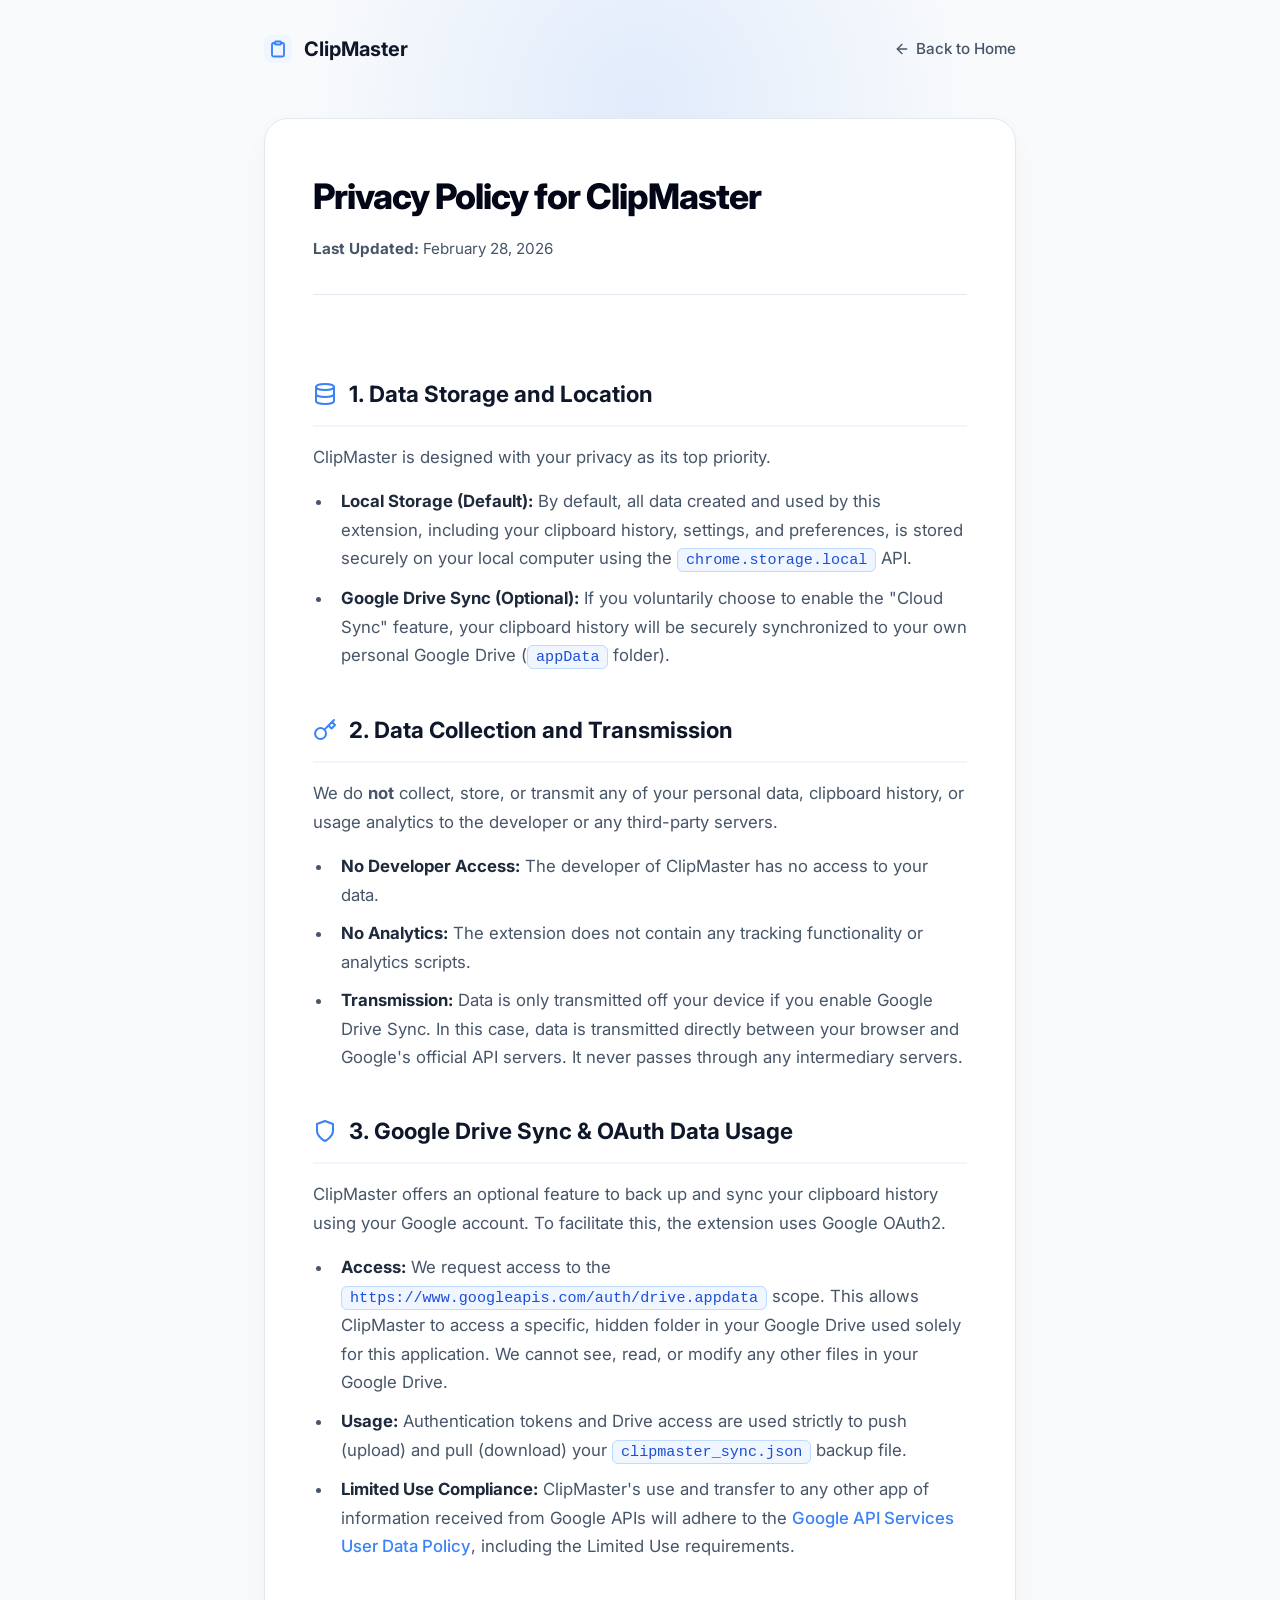
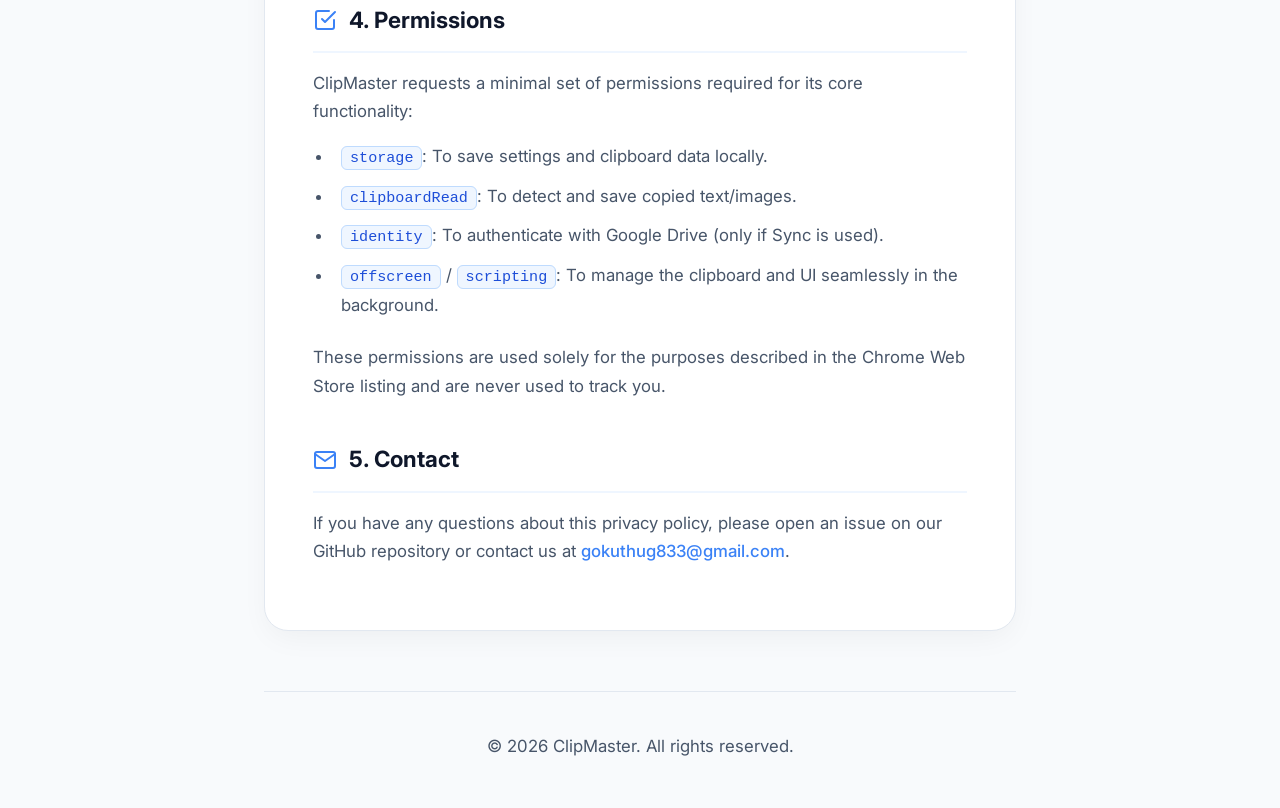
==== privacy.html @ 3979a878 "Add privacy policy page for ClipMaster extension" ====
<!DOCTYPE html>
<html lang="en">
<head>
    <meta charset="UTF-8">
    <meta name="viewport" content="width=device-width, initial-scale=1.0">
    <title>Privacy Policy - ClipMaster</title>
    <meta name="description" content="Privacy Policy for the ClipMaster Google Chrome Extension.">
    
    <style>
        @import url('https://fonts.googleapis.com/css2?family=Inter:wght@400;500;600;700;800&display=swap');

        :root {
            --primary: #3b82f6;
            --primary-light: #eff6ff;
            --bg-color: #f8fafc;
            --text-main: #0f172a;
            --text-muted: #475569;
            --card-bg: #ffffff;
            --border: #e2e8f0;
            --shadow-sm: 0 1px 3px rgba(0,0,0,0.05);
            --shadow-md: 0 10px 30px -5px rgba(0,0,0,0.05);
        }

        * { margin: 0; padding: 0; box-sizing: border-box; }
        body { font-family: 'Inter', sans-serif; background-color: var(--bg-color); color: var(--text-main); line-height: 1.7; overflow-x: hidden; }
        a { text-decoration: none; color: var(--primary); font-weight: 500; transition: color 0.2s; }
        a:hover { color: #1d4ed8; text-decoration: underline; }

        .bg-glow { position: absolute; top: -150px; left: 50%; transform: translateX(-50%); width: 800px; height: 500px; background: radial-gradient(circle, rgba(59,130,246,0.12) 0%, rgba(255,255,255,0) 70%); z-index: -1; pointer-events: none; }

        .container { max-width: 800px; margin: 0 auto; padding: 0 24px; }

        /* Navbar */
        nav { display: flex; justify-content: space-between; align-items: center; padding: 32px 0; margin-bottom: 20px; }
        .brand { display: flex; align-items: center; gap: 12px; font-size: 1.25rem; font-weight: 700; color: var(--text-main); }
        .brand-icon { width: 28px; height: 28px; color: var(--primary); background: var(--primary-light); padding: 5px; border-radius: 8px; }
        .back-link { display: flex; align-items: center; gap: 6px; color: var(--text-muted); font-size: 0.95rem; }
        .back-link:hover { color: var(--text-main); text-decoration: none; }

        /* Document Wrapper */
        .document-wrapper { background: var(--card-bg); padding: 48px; border-radius: 24px; border: 1px solid var(--border); box-shadow: var(--shadow-md); margin-bottom: 60px; }

        /* Headers */
        h1 { font-size: 2.2rem; font-weight: 800; letter-spacing: -1px; margin-bottom: 8px; color: #020617; }
        .last-updated { display: inline-block; color: var(--text-muted); font-size: 0.95rem; padding-bottom: 32px; border-bottom: 1px solid var(--border); width: 100%; margin-bottom: 40px; }

        .section-header { display: flex; align-items: center; gap: 12px; margin-top: 40px; margin-bottom: 16px; border-bottom: 2px solid var(--primary-light); padding-bottom: 12px; }
        .section-header svg { width: 24px; height: 24px; color: var(--primary); }
        h2 { font-size: 1.4rem; font-weight: 700; color: #0f172a; margin: 0; }

        /* Content */
        p { color: var(--text-muted); margin-bottom: 16px; font-size: 1.05rem; }
        ul { margin-left: 20px; margin-bottom: 24px; color: var(--text-muted); list-style-type: disc; }
        li { margin-bottom: 10px; padding-left: 8px; font-size: 1.05rem; }
        li strong { color: #1e293b; }
        code { background: var(--primary-light); color: #1d4ed8; padding: 2px 8px; border-radius: 6px; font-family: monospace; font-size: 0.9em; border: 1px solid #bfdbfe; }

        /* Footer */
        footer { padding: 40px 0; text-align: center; color: var(--text-muted); border-top: 1px solid var(--border); }

        @media (max-width: 600px) {
            .document-wrapper { padding: 32px 24px; }
            h1 { font-size: 1.8rem; }
        }
    </style>
</head>
<body>
    <div class="bg-glow"></div>
    <div class="container">

        <!-- Navbar -->
        <nav>
            <a href="index.html" class="brand">
                <svg class="brand-icon" viewBox="0 0 24 24" fill="none" stroke="currentColor" stroke-width="2.5" stroke-linecap="round" stroke-linejoin="round"><path d="M16 4h2a2 2 0 0 1 2 2v14a2 2 0 0 1-2 2H6a2 2 0 0 1-2-2V6a2 2 0 0 1 2-2h2"></path><rect x="8" y="2" width="8" height="4" rx="1" ry="1"></rect></svg>
                ClipMaster
            </a>
            <a href="index.html" class="back-link">
                <svg viewBox="0 0 24 24" width="16" height="16" fill="none" stroke="currentColor" stroke-width="2" stroke-linecap="round" stroke-linejoin="round"><line x1="19" y1="12" x2="5" y2="12"></line><polyline points="12 19 5 12 12 5"></polyline></svg>
                Back to Home
            </a>
        </nav>

        <!-- Privacy Policy Content -->
        <main class="document-wrapper">
            <h1>Privacy Policy for ClipMaster</h1>
            <span class="last-updated"><strong>Last Updated:</strong> February 28, 2026</span>

            <div class="section-header">
                <svg viewBox="0 0 24 24" fill="none" stroke="currentColor" stroke-width="2" stroke-linecap="round" stroke-linejoin="round"><ellipse cx="12" cy="5" rx="9" ry="3"></ellipse><path d="M21 12c0 1.66-4 3-9 3s-9-1.34-9-3"></path><path d="M3 5v14c0 1.66 4 3 9 3s9-1.34 9-3V5"></path></svg>
                <h2>1. Data Storage and Location</h2>
            </div>
            <p>ClipMaster is designed with your privacy as its top priority.</p>
            <ul>
                <li><strong>Local Storage (Default):</strong> By default, all data created and used by this extension, including your clipboard history, settings, and preferences, is stored securely on your local computer using the <code>chrome.storage.local</code> API.</li>
                <li><strong>Google Drive Sync (Optional):</strong> If you voluntarily choose to enable the "Cloud Sync" feature, your clipboard history will be securely synchronized to your own personal Google Drive (<code>appData</code> folder).</li>
            </ul>

            <div class="section-header">
                <svg viewBox="0 0 24 24" fill="none" stroke="currentColor" stroke-width="2" stroke-linecap="round" stroke-linejoin="round"><path d="M21 2l-2 2m-7.61 7.61a5.5 5.5 0 1 1-7.778 7.778 5.5 5.5 0 0 1 7.777-7.777zm0 0L15.5 7.5m0 0l3 3L22 7l-3-3m-3.5 3.5L19 4"></path></svg>
                <h2>2. Data Collection and Transmission</h2>
            </div>
            <p>We do <strong>not</strong> collect, store, or transmit any of your personal data, clipboard history, or usage analytics to the developer or any third-party servers.</p>
            <ul>
                <li><strong>No Developer Access:</strong> The developer of ClipMaster has no access to your data.</li>
                <li><strong>No Analytics:</strong> The extension does not contain any tracking functionality or analytics scripts.</li>
                <li><strong>Transmission:</strong> Data is only transmitted off your device if you enable Google Drive Sync. In this case, data is transmitted directly between your browser and Google's official API servers. It never passes through any intermediary servers.</li>
            </ul>

            <div class="section-header">
                <svg viewBox="0 0 24 24" fill="none" stroke="currentColor" stroke-width="2" stroke-linecap="round" stroke-linejoin="round"><path d="M12 22s8-4 8-10V5l-8-3-8 3v7c0 6 8 10 8 10z"></path></svg>
                <h2>3. Google Drive Sync & OAuth Data Usage</h2>
            </div>
            <p>ClipMaster offers an optional feature to back up and sync your clipboard history using your Google account. To facilitate this, the extension uses Google OAuth2.</p>
            <ul>
                <li><strong>Access:</strong> We request access to the <code>https://www.googleapis.com/auth/drive.appdata</code> scope. This allows ClipMaster to access a specific, hidden folder in your Google Drive used solely for this application. We cannot see, read, or modify any other files in your Google Drive.</li>
                <li><strong>Usage:</strong> Authentication tokens and Drive access are used strictly to push (upload) and pull (download) your <code>clipmaster_sync.json</code> backup file.</li>
                <li><strong>Limited Use Compliance:</strong> ClipMaster's use and transfer to any other app of information received from Google APIs will adhere to the <a href="https://developers.google.com/terms/api-services-user-data-policy" target="_blank" rel="noopener noreferrer">Google API Services User Data Policy</a>, including the Limited Use requirements.</li>
            </ul>

            <div class="section-header">
                <svg viewBox="0 0 24 24" fill="none" stroke="currentColor" stroke-width="2" stroke-linecap="round" stroke-linejoin="round"><polyline points="9 11 12 14 22 4"></polyline><path d="M21 12v7a2 2 0 0 1-2 2H5a2 2 0 0 1-2-2V5a2 2 0 0 1 2-2h11"></path></svg>
                <h2>4. Permissions</h2>
            </div>
            <p>ClipMaster requests a minimal set of permissions required for its core functionality:</p>
            <ul>
                <li><code>storage</code>: To save settings and clipboard data locally.</li>
                <li><code>clipboardRead</code>: To detect and save copied text/images.</li>
                <li><code>identity</code>: To authenticate with Google Drive (only if Sync is used).</li>
                <li><code>offscreen</code> / <code>scripting</code>: To manage the clipboard and UI seamlessly in the background.</li>
            </ul>
            <p>These permissions are used solely for the purposes described in the Chrome Web Store listing and are never used to track you.</p>

            <div class="section-header">
                <svg viewBox="0 0 24 24" fill="none" stroke="currentColor" stroke-width="2" stroke-linecap="round" stroke-linejoin="round"><path d="M4 4h16c1.1 0 2 .9 2 2v12c0 1.1-.9 2-2 2H4c-1.1 0-2-.9-2-2V6c0-1.1.9-2 2-2z"></path><polyline points="22,6 12,13 2,6"></polyline></svg>
                <h2>5. Contact</h2>
            </div>
            <p>If you have any questions about this privacy policy, please open an issue on our GitHub repository or contact us at <a href="mailto:gokuthug833@gmail.com">gokuthug833@gmail.com</a>.</p>
        </main>

        <!-- Footer -->
        <footer>
            <p>&copy; 2026 ClipMaster. All rights reserved.</p>
        </footer>

    </div>
</body>
</html>
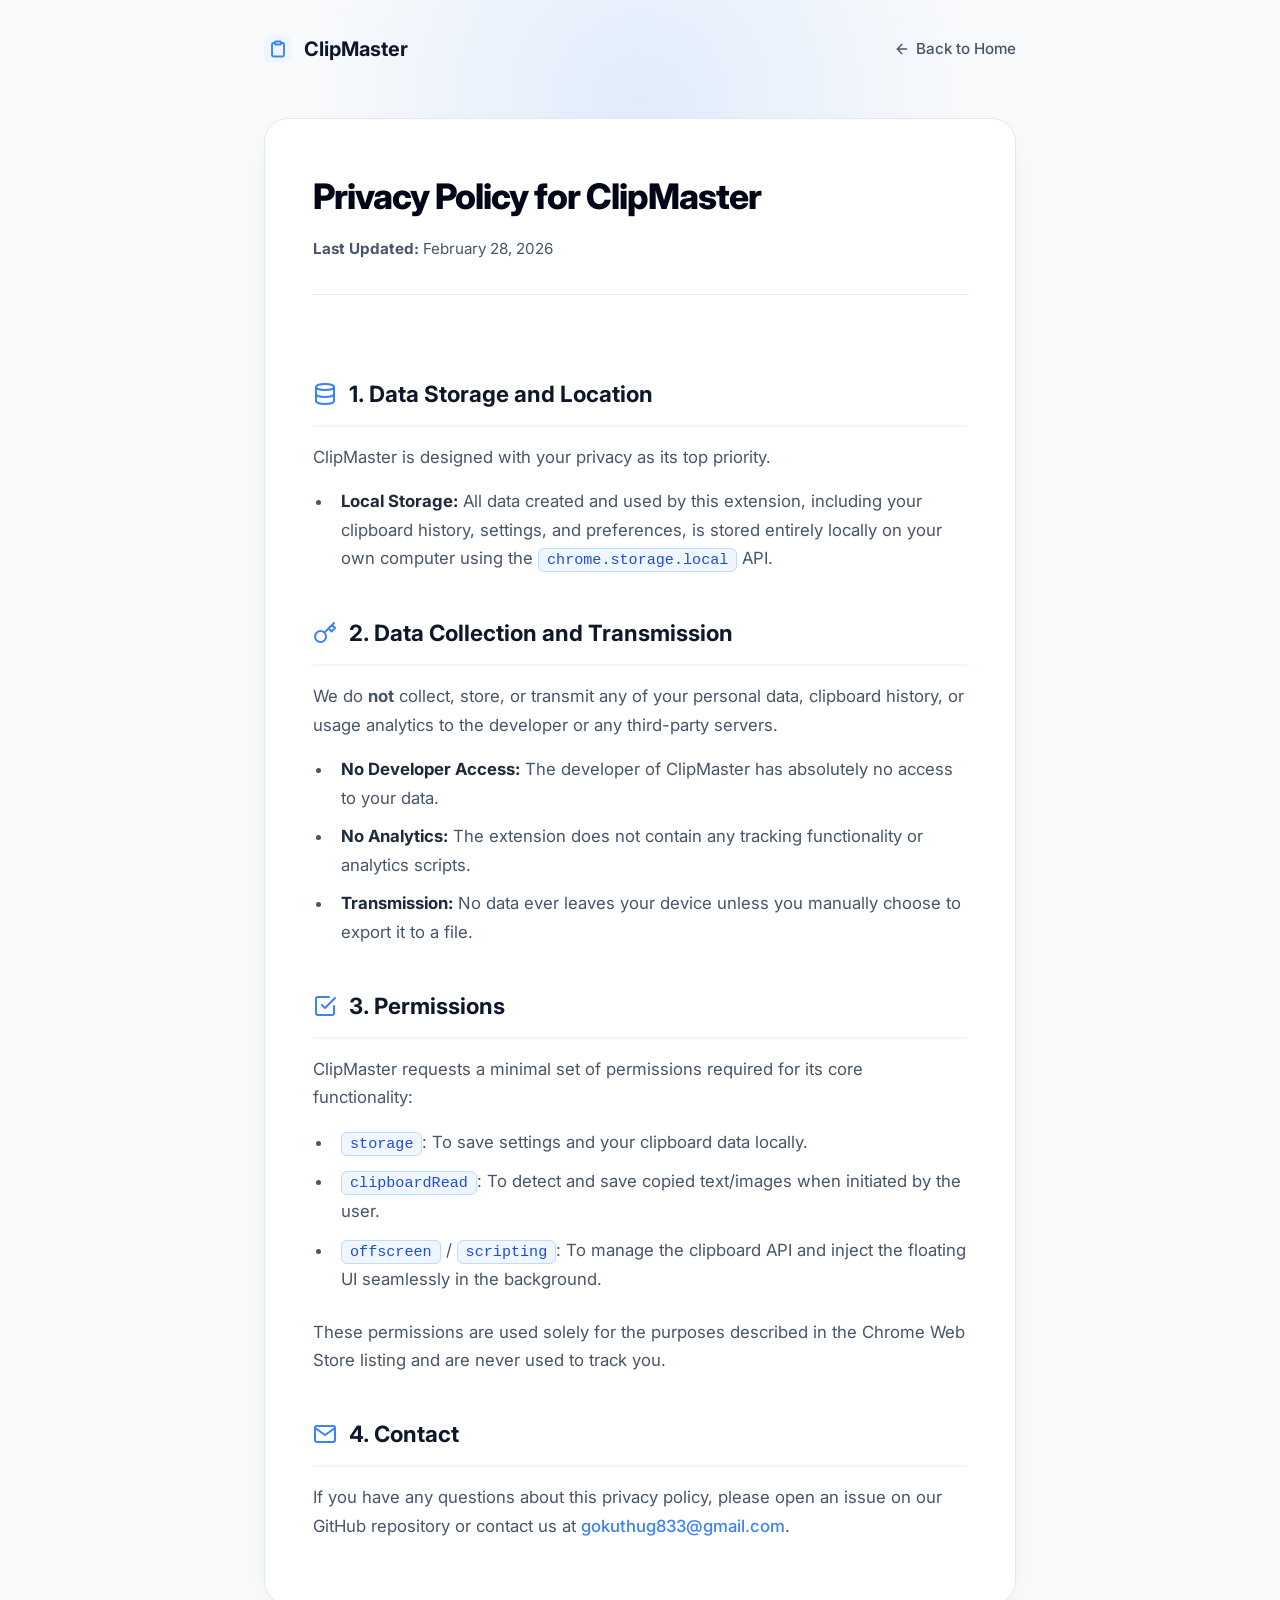
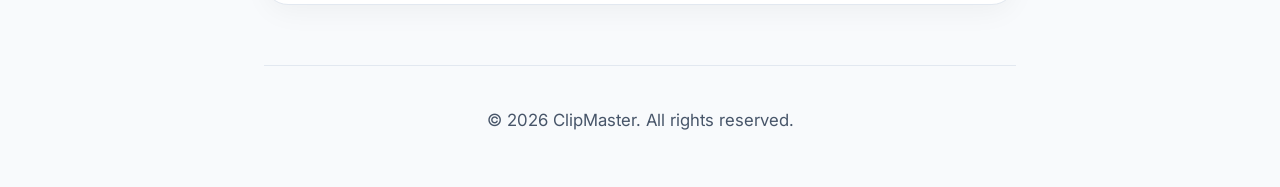
==== commit 4b035062: "Revise privacy policy for clarity and accuracy" ====
--- a/privacy.html
+++ b/privacy.html
@@ -91,8 +91,7 @@
             </div>
             <p>ClipMaster is designed with your privacy as its top priority.</p>
             <ul>
-                <li><strong>Local Storage (Default):</strong> By default, all data created and used by this extension, including your clipboard history, settings, and preferences, is stored securely on your local computer using the <code>chrome.storage.local</code> API.</li>
-                <li><strong>Google Drive Sync (Optional):</strong> If you voluntarily choose to enable the "Cloud Sync" feature, your clipboard history will be securely synchronized to your own personal Google Drive (<code>appData</code> folder).</li>
+                <li><strong>Local Storage:</strong> All data created and used by this extension, including your clipboard history, settings, and preferences, is stored entirely locally on your own computer using the <code>chrome.storage.local</code> API. </li>
             </ul>
 
             <div class="section-header">
@@ -101,38 +100,26 @@
             </div>
             <p>We do <strong>not</strong> collect, store, or transmit any of your personal data, clipboard history, or usage analytics to the developer or any third-party servers.</p>
             <ul>
-                <li><strong>No Developer Access:</strong> The developer of ClipMaster has no access to your data.</li>
+                <li><strong>No Developer Access:</strong> The developer of ClipMaster has absolutely no access to your data.</li>
                 <li><strong>No Analytics:</strong> The extension does not contain any tracking functionality or analytics scripts.</li>
-                <li><strong>Transmission:</strong> Data is only transmitted off your device if you enable Google Drive Sync. In this case, data is transmitted directly between your browser and Google's official API servers. It never passes through any intermediary servers.</li>
-            </ul>
-
-            <div class="section-header">
-                <svg viewBox="0 0 24 24" fill="none" stroke="currentColor" stroke-width="2" stroke-linecap="round" stroke-linejoin="round"><path d="M12 22s8-4 8-10V5l-8-3-8 3v7c0 6 8 10 8 10z"></path></svg>
-                <h2>3. Google Drive Sync & OAuth Data Usage</h2>
-            </div>
-            <p>ClipMaster offers an optional feature to back up and sync your clipboard history using your Google account. To facilitate this, the extension uses Google OAuth2.</p>
-            <ul>
-                <li><strong>Access:</strong> We request access to the <code>https://www.googleapis.com/auth/drive.appdata</code> scope. This allows ClipMaster to access a specific, hidden folder in your Google Drive used solely for this application. We cannot see, read, or modify any other files in your Google Drive.</li>
-                <li><strong>Usage:</strong> Authentication tokens and Drive access are used strictly to push (upload) and pull (download) your <code>clipmaster_sync.json</code> backup file.</li>
-                <li><strong>Limited Use Compliance:</strong> ClipMaster's use and transfer to any other app of information received from Google APIs will adhere to the <a href="https://developers.google.com/terms/api-services-user-data-policy" target="_blank" rel="noopener noreferrer">Google API Services User Data Policy</a>, including the Limited Use requirements.</li>
+                <li><strong>Transmission:</strong> No data ever leaves your device unless you manually choose to export it to a file.</li>
             </ul>
 
             <div class="section-header">
                 <svg viewBox="0 0 24 24" fill="none" stroke="currentColor" stroke-width="2" stroke-linecap="round" stroke-linejoin="round"><polyline points="9 11 12 14 22 4"></polyline><path d="M21 12v7a2 2 0 0 1-2 2H5a2 2 0 0 1-2-2V5a2 2 0 0 1 2-2h11"></path></svg>
-                <h2>4. Permissions</h2>
+                <h2>3. Permissions</h2>
             </div>
             <p>ClipMaster requests a minimal set of permissions required for its core functionality:</p>
             <ul>
-                <li><code>storage</code>: To save settings and clipboard data locally.</li>
-                <li><code>clipboardRead</code>: To detect and save copied text/images.</li>
-                <li><code>identity</code>: To authenticate with Google Drive (only if Sync is used).</li>
-                <li><code>offscreen</code> / <code>scripting</code>: To manage the clipboard and UI seamlessly in the background.</li>
+                <li><code>storage</code>: To save settings and your clipboard data locally.</li>
+                <li><code>clipboardRead</code>: To detect and save copied text/images when initiated by the user.</li>
+                <li><code>offscreen</code> / <code>scripting</code>: To manage the clipboard API and inject the floating UI seamlessly in the background.</li>
             </ul>
             <p>These permissions are used solely for the purposes described in the Chrome Web Store listing and are never used to track you.</p>
 
             <div class="section-header">
                 <svg viewBox="0 0 24 24" fill="none" stroke="currentColor" stroke-width="2" stroke-linecap="round" stroke-linejoin="round"><path d="M4 4h16c1.1 0 2 .9 2 2v12c0 1.1-.9 2-2 2H4c-1.1 0-2-.9-2-2V6c0-1.1.9-2 2-2z"></path><polyline points="22,6 12,13 2,6"></polyline></svg>
-                <h2>5. Contact</h2>
+                <h2>4. Contact</h2>
             </div>
             <p>If you have any questions about this privacy policy, please open an issue on our GitHub repository or contact us at <a href="mailto:gokuthug833@gmail.com">gokuthug833@gmail.com</a>.</p>
         </main>
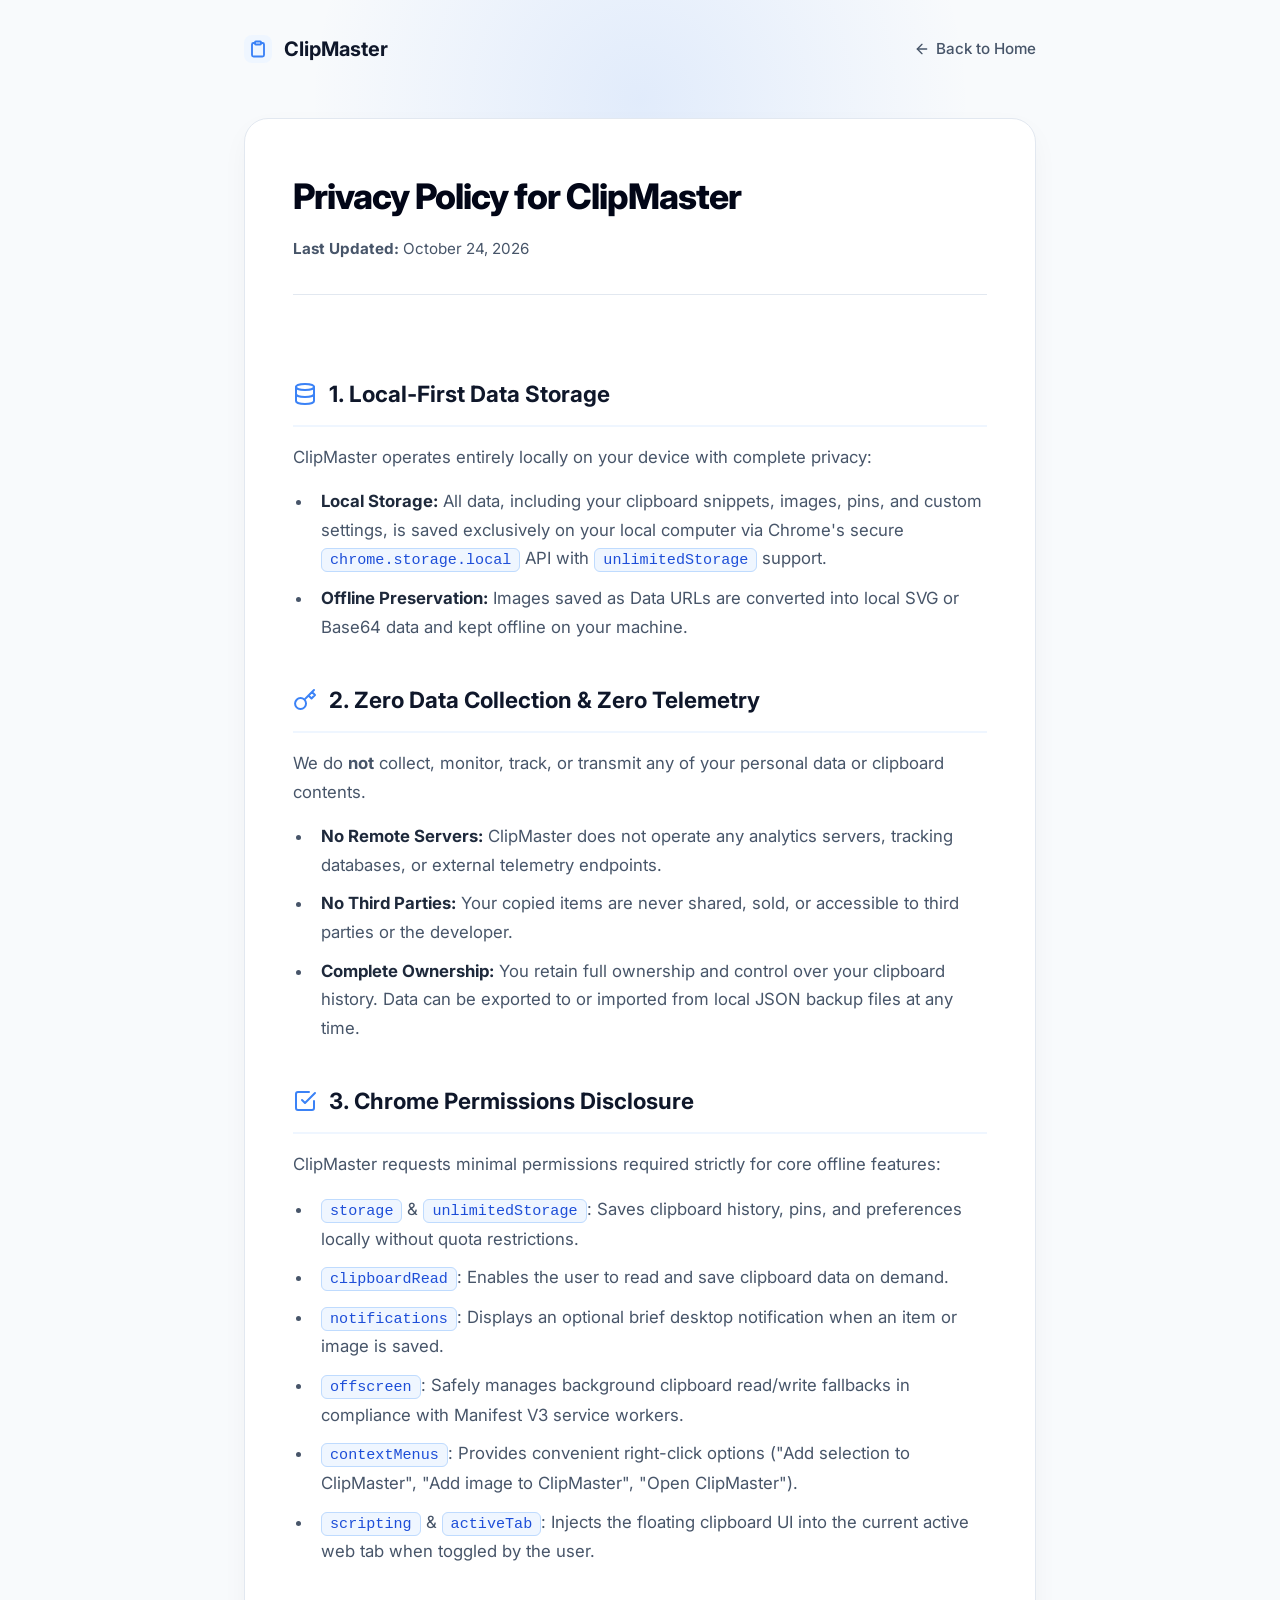
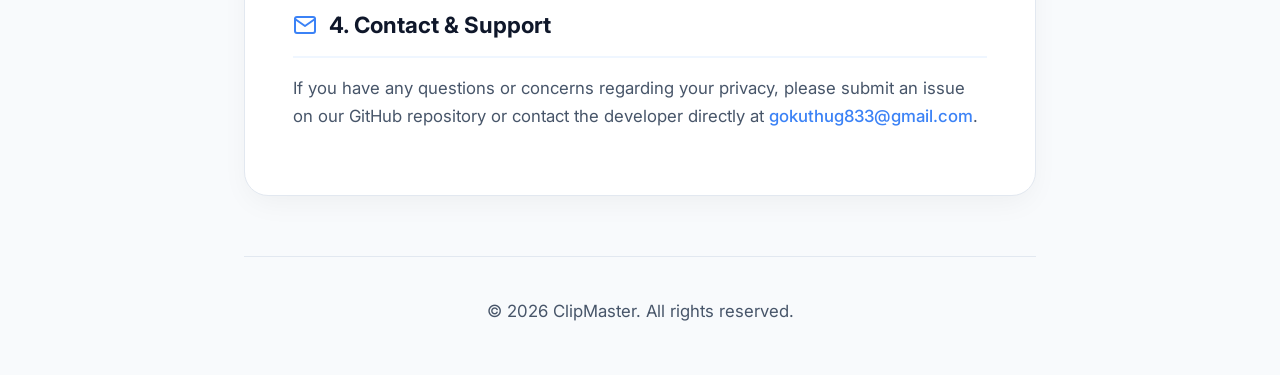
==== commit 8e15a721: "feat: Release ClipMaster v8.5.0 - Peak Edition with syntax highlighting, offline data URLs, shortcut" ====
--- a/privacy.html
+++ b/privacy.html
@@ -28,7 +28,7 @@
 
         .bg-glow { position: absolute; top: -150px; left: 50%; transform: translateX(-50%); width: 800px; height: 500px; background: radial-gradient(circle, rgba(59,130,246,0.12) 0%, rgba(255,255,255,0) 70%); z-index: -1; pointer-events: none; }
 
-        .container { max-width: 800px; margin: 0 auto; padding: 0 24px; }
+        .container { max-width: 840px; margin: 0 auto; padding: 0 24px; }
 
         /* Navbar */
         nav { display: flex; justify-content: space-between; align-items: center; padding: 32px 0; margin-bottom: 20px; }
@@ -83,45 +83,48 @@
         <!-- Privacy Policy Content -->
         <main class="document-wrapper">
             <h1>Privacy Policy for ClipMaster</h1>
-            <span class="last-updated"><strong>Last Updated:</strong> February 28, 2026</span>
+            <span class="last-updated"><strong>Last Updated:</strong> October 24, 2026</span>
 
             <div class="section-header">
                 <svg viewBox="0 0 24 24" fill="none" stroke="currentColor" stroke-width="2" stroke-linecap="round" stroke-linejoin="round"><ellipse cx="12" cy="5" rx="9" ry="3"></ellipse><path d="M21 12c0 1.66-4 3-9 3s-9-1.34-9-3"></path><path d="M3 5v14c0 1.66 4 3 9 3s9-1.34 9-3V5"></path></svg>
-                <h2>1. Data Storage and Location</h2>
+                <h2>1. Local-First Data Storage</h2>
             </div>
-            <p>ClipMaster is designed with your privacy as its top priority.</p>
+            <p>ClipMaster operates entirely locally on your device with complete privacy:</p>
             <ul>
-                <li><strong>Local Storage:</strong> All data created and used by this extension, including your clipboard history, settings, and preferences, is stored entirely locally on your own computer using the <code>chrome.storage.local</code> API. </li>
+                <li><strong>Local Storage:</strong> All data, including your clipboard snippets, images, pins, and custom settings, is saved exclusively on your local computer via Chrome's secure <code>chrome.storage.local</code> API with <code>unlimitedStorage</code> support.</li>
+                <li><strong>Offline Preservation:</strong> Images saved as Data URLs are converted into local SVG or Base64 data and kept offline on your machine.</li>
             </ul>
 
             <div class="section-header">
                 <svg viewBox="0 0 24 24" fill="none" stroke="currentColor" stroke-width="2" stroke-linecap="round" stroke-linejoin="round"><path d="M21 2l-2 2m-7.61 7.61a5.5 5.5 0 1 1-7.778 7.778 5.5 5.5 0 0 1 7.777-7.777zm0 0L15.5 7.5m0 0l3 3L22 7l-3-3m-3.5 3.5L19 4"></path></svg>
-                <h2>2. Data Collection and Transmission</h2>
+                <h2>2. Zero Data Collection & Zero Telemetry</h2>
             </div>
-            <p>We do <strong>not</strong> collect, store, or transmit any of your personal data, clipboard history, or usage analytics to the developer or any third-party servers.</p>
+            <p>We do <strong>not</strong> collect, monitor, track, or transmit any of your personal data or clipboard contents.</p>
             <ul>
-                <li><strong>No Developer Access:</strong> The developer of ClipMaster has absolutely no access to your data.</li>
-                <li><strong>No Analytics:</strong> The extension does not contain any tracking functionality or analytics scripts.</li>
-                <li><strong>Transmission:</strong> No data ever leaves your device unless you manually choose to export it to a file.</li>
+                <li><strong>No Remote Servers:</strong> ClipMaster does not operate any analytics servers, tracking databases, or external telemetry endpoints.</li>
+                <li><strong>No Third Parties:</strong> Your copied items are never shared, sold, or accessible to third parties or the developer.</li>
+                <li><strong>Complete Ownership:</strong> You retain full ownership and control over your clipboard history. Data can be exported to or imported from local JSON backup files at any time.</li>
             </ul>
 
             <div class="section-header">
                 <svg viewBox="0 0 24 24" fill="none" stroke="currentColor" stroke-width="2" stroke-linecap="round" stroke-linejoin="round"><polyline points="9 11 12 14 22 4"></polyline><path d="M21 12v7a2 2 0 0 1-2 2H5a2 2 0 0 1-2-2V5a2 2 0 0 1 2-2h11"></path></svg>
-                <h2>3. Permissions</h2>
+                <h2>3. Chrome Permissions Disclosure</h2>
             </div>
-            <p>ClipMaster requests a minimal set of permissions required for its core functionality:</p>
+            <p>ClipMaster requests minimal permissions required strictly for core offline features:</p>
             <ul>
-                <li><code>storage</code>: To save settings and your clipboard data locally.</li>
-                <li><code>clipboardRead</code>: To detect and save copied text/images when initiated by the user.</li>
-                <li><code>offscreen</code> / <code>scripting</code>: To manage the clipboard API and inject the floating UI seamlessly in the background.</li>
+                <li><code>storage</code> & <code>unlimitedStorage</code>: Saves clipboard history, pins, and preferences locally without quota restrictions.</li>
+                <li><code>clipboardRead</code>: Enables the user to read and save clipboard data on demand.</li>
+                <li><code>notifications</code>: Displays an optional brief desktop notification when an item or image is saved.</li>
+                <li><code>offscreen</code>: Safely manages background clipboard read/write fallbacks in compliance with Manifest V3 service workers.</li>
+                <li><code>contextMenus</code>: Provides convenient right-click options ("Add selection to ClipMaster", "Add image to ClipMaster", "Open ClipMaster").</li>
+                <li><code>scripting</code> & <code>activeTab</code>: Injects the floating clipboard UI into the current active web tab when toggled by the user.</li>
             </ul>
-            <p>These permissions are used solely for the purposes described in the Chrome Web Store listing and are never used to track you.</p>
 
             <div class="section-header">
                 <svg viewBox="0 0 24 24" fill="none" stroke="currentColor" stroke-width="2" stroke-linecap="round" stroke-linejoin="round"><path d="M4 4h16c1.1 0 2 .9 2 2v12c0 1.1-.9 2-2 2H4c-1.1 0-2-.9-2-2V6c0-1.1.9-2 2-2z"></path><polyline points="22,6 12,13 2,6"></polyline></svg>
-                <h2>4. Contact</h2>
+                <h2>4. Contact & Support</h2>
             </div>
-            <p>If you have any questions about this privacy policy, please open an issue on our GitHub repository or contact us at <a href="mailto:gokuthug833@gmail.com">gokuthug833@gmail.com</a>.</p>
+            <p>If you have any questions or concerns regarding your privacy, please submit an issue on our GitHub repository or contact the developer directly at <a href="mailto:gokuthug833@gmail.com">gokuthug833@gmail.com</a>.</p>
         </main>
 
         <!-- Footer -->
